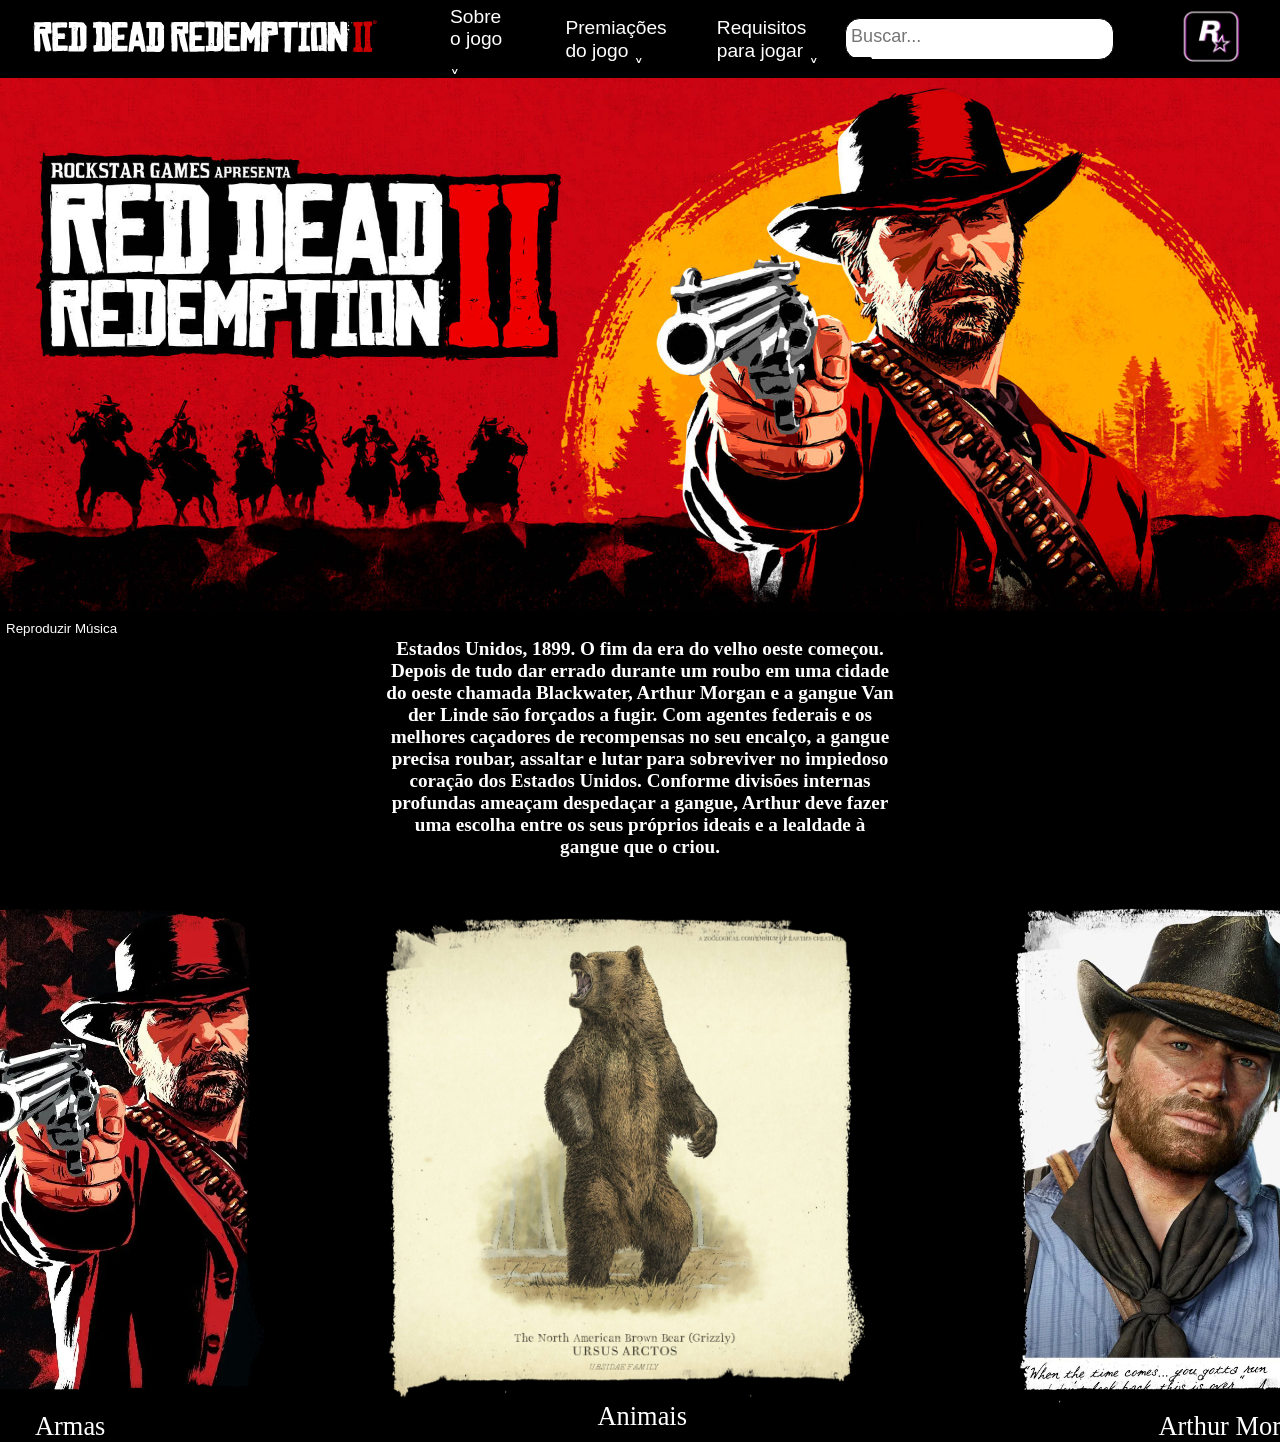
==== index.html @ 2a46648f "nv 27/03" ====
<!DOCTYPE html>
<html lang="pt-br">
<head>
    <meta charset="UTF-8">
    <meta name="viewport" content="width=device-width, initial-scale=1.0"> 
    <link rel="icon" type="image/png" href="./img/Rockstar_Games_Logo.png">
    <link rel="stylesheet" href="./estilos/modelar.css"> 
    <title>Red Dead Redention II</title>
</head>
<body>
    <header class="cabecario">
        <a href="./index.html"><img src="./img/logoreddeead.svg" alt="Logo"></a>
        <nav>
            <ul class="menu">
                <li><a href="./paginas/pag1.html">Sobre o jogo ˬ</a></li>
                <li><a href="./paginas/pag2.html">Premiações do jogo ˬ</a></li>
                <li><a href="./paginas/pag3.html">Requisitos para jogar ˬ</a></li>
                <div id="divBusca">
                    <input type="text" id="txtBusca" placeholder="Buscar..."/>
                    <img src="./img/icons8-pesquisa-google-na-web-30.png" id="btnBusca" alt="Buscar"/>
                </div>
                <li><a href="https://www.rockstargames.com/br/"><img src="./img/rockstar-rockstar-games.gif" alt="Logo Rockstar"></a></li>
            </ul>
        </nav>
    </header>

    <img class="capa" src="./img/48334b7e3b0cfef88d68cbd2c6a77630.jpg" alt="Capa do Red Dead">

    <audio id="audio" loop>
        <source src="audio/audiofundo.mp3" type="audio/mp3">
        Seu navegador não suporta a tag de áudio.
    </audio>
    <button class="musica" id="toggleButton" onclick="toggleAudio()">Reproduzir Música</button>

    <script>
        function toggleAudio() {
            var audio = document.getElementById('audio');
            var button = document.getElementById('toggleButton');
            
            if (audio.paused) {
                audio.play();
                button.textContent = 'Pausar Música';
            } else {
                audio.pause();
                button.textContent = 'Reproduzir Música';
            }
        }
    </script>

    <h1 class="titulo">
      Estados Unidos, 1899. O fim da era do velho oeste começou. Depois de tudo dar errado durante um roubo em uma cidade do oeste chamada Blackwater, Arthur Morgan e a gangue Van der Linde são forçados a fugir. Com agentes federais e os melhores caçadores de recompensas no seu encalço, a gangue precisa roubar, assaltar e lutar para sobreviver no impiedoso coração dos Estados Unidos. Conforme divisões internas profundas ameaçam despedaçar a gangue, Arthur deve fazer uma escolha entre os seus próprios ideais e a lealdade à gangue que o criou.
    </h1>

    <main class="blocos">
        <section class="caixa c1">
            <a href="./paginas/arma.html"><img src="./img/armasm.png" alt="Arma no Red Dead">
            <p>Armas</p></a>
        </section>
        <section class="caixa c2">
            <a href="./paginas/animais.html"><img src="./img/ursosm.png" alt="Urso no Red Dead">
            <p>Animais</p></a>
        </section>
        <section class="caixa c3">
            <a href="./paginas/arthur.html"><img src="./img/morgamsm.png" alt="Arthur Morgan no Red Dead">
            <p>Arthur Morgan</p></a>
        </section>
    </main>
</body>    
</html>
---- estilos/modelar.css ----
body, ul, li, p {
    margin: 0;
    padding: 0;
    list-style: none;
    font-size: 1.2rem;
    font-family: Arial, sans-serif;
}
@font-face {
    font-family: dead;
    src: url(./new.zip);
}
html {
    width: 100%;
    height: 100%;
    background-color: black;
}
.musica{
    background-color: black;
    font-weight: 100;
    color: white;
    border: none;
}
.titulo{
    color: white;
    display: flex;
    width: 40%;
    height: 100%;
    margin: 0%;
    font-family: dead;
    padding-left: 30%;
    font-size: inherit;
    padding-bottom: 50px;
    text-align: center;
}
a {
    text-decoration: none;
}
.blocos{
    display: flex;
    padding-inline: 70px; 
    color: white;
    justify-content: center;
    justify-items: center;
    align-items: center;
}
.blocos .caixa.c1 img{
    width: 360px;
    height: 500px;
    padding-right: 120px;

}
.blocos .caixa.c1:hover img{
    transform: scale(1.1);
    z-index: 10
}
.blocos .caixa.c1 p{
    color: white;
    padding-left:140px;
    font-family: dead;
    font-size: x-large;
    transform: scale(1.1);
    z-index: 10
}
.blocos .caixa.c2 img{
    width: 480px;
    height: 480px;

}
.blocos .caixa.c2:hover img{
    transform: scale(1.1);
    z-index: 10

}
.blocos .caixa.c2 p{
    color: white;
    padding-left: 215px;
    font-family: dead;
    font-size: x-large;
    transform: scale(1.1);
    z-index: 10
    
}
.blocos .caixa.c3 img{
    width: 360px;
    height: 500px;
    padding-left: 150px;
}
.blocos .caixa.c3:hover img{
    transform: scale(1.1);
    z-index: 10
}
.blocos .caixa.c3 p{
    color: white;
    padding-left: 290px;
    font-family: dead;
    font-size: x-large;
    transform: scale(1.1);
    z-index: 10
    
}
.cabecario {
    background-color: black;
    display: flex;
    flex-wrap: nowrap;
    height: 78px;
    align-items: center;
    justify-content: space-between;
}

.cabecario img {
    width: 350px;
    margin-inline: 30px;
}

.menu {
    display: flex;
    align-items: center;
}

.menu li {
    margin-left: 30px;
    display: flex;
    flex-wrap: wrap;
    flex-direction: row;
    align-content: center;
}

.menu li a {
    color: white;
    display: block;
    padding: 10px;
}

.menu li img {
    width: 100px;
    margin-inline-end: 20px;
}

.menu img {
    margin: 0;
    width: 90px;
}
.capa{
    width: 100%;
    height: 80%;
}
#divBusca {
    margin: 6px;
    background-color: white;
    border: solid 1px;
    border-radius: 15px;
    width: 300px;
    height: 40px;
    align-content: center;
    margin-left: 10px;
}

#divBusca img {
    height: 30px;
    width: 30px;
}

#txtBusca {
    display: flex;
    float: left;
    background-color: white;
    padding-left: 5px;
    font-size: 18px;
    border: none;
    height: 32px;
    width: 260px;
    border-radius: 40px;
}
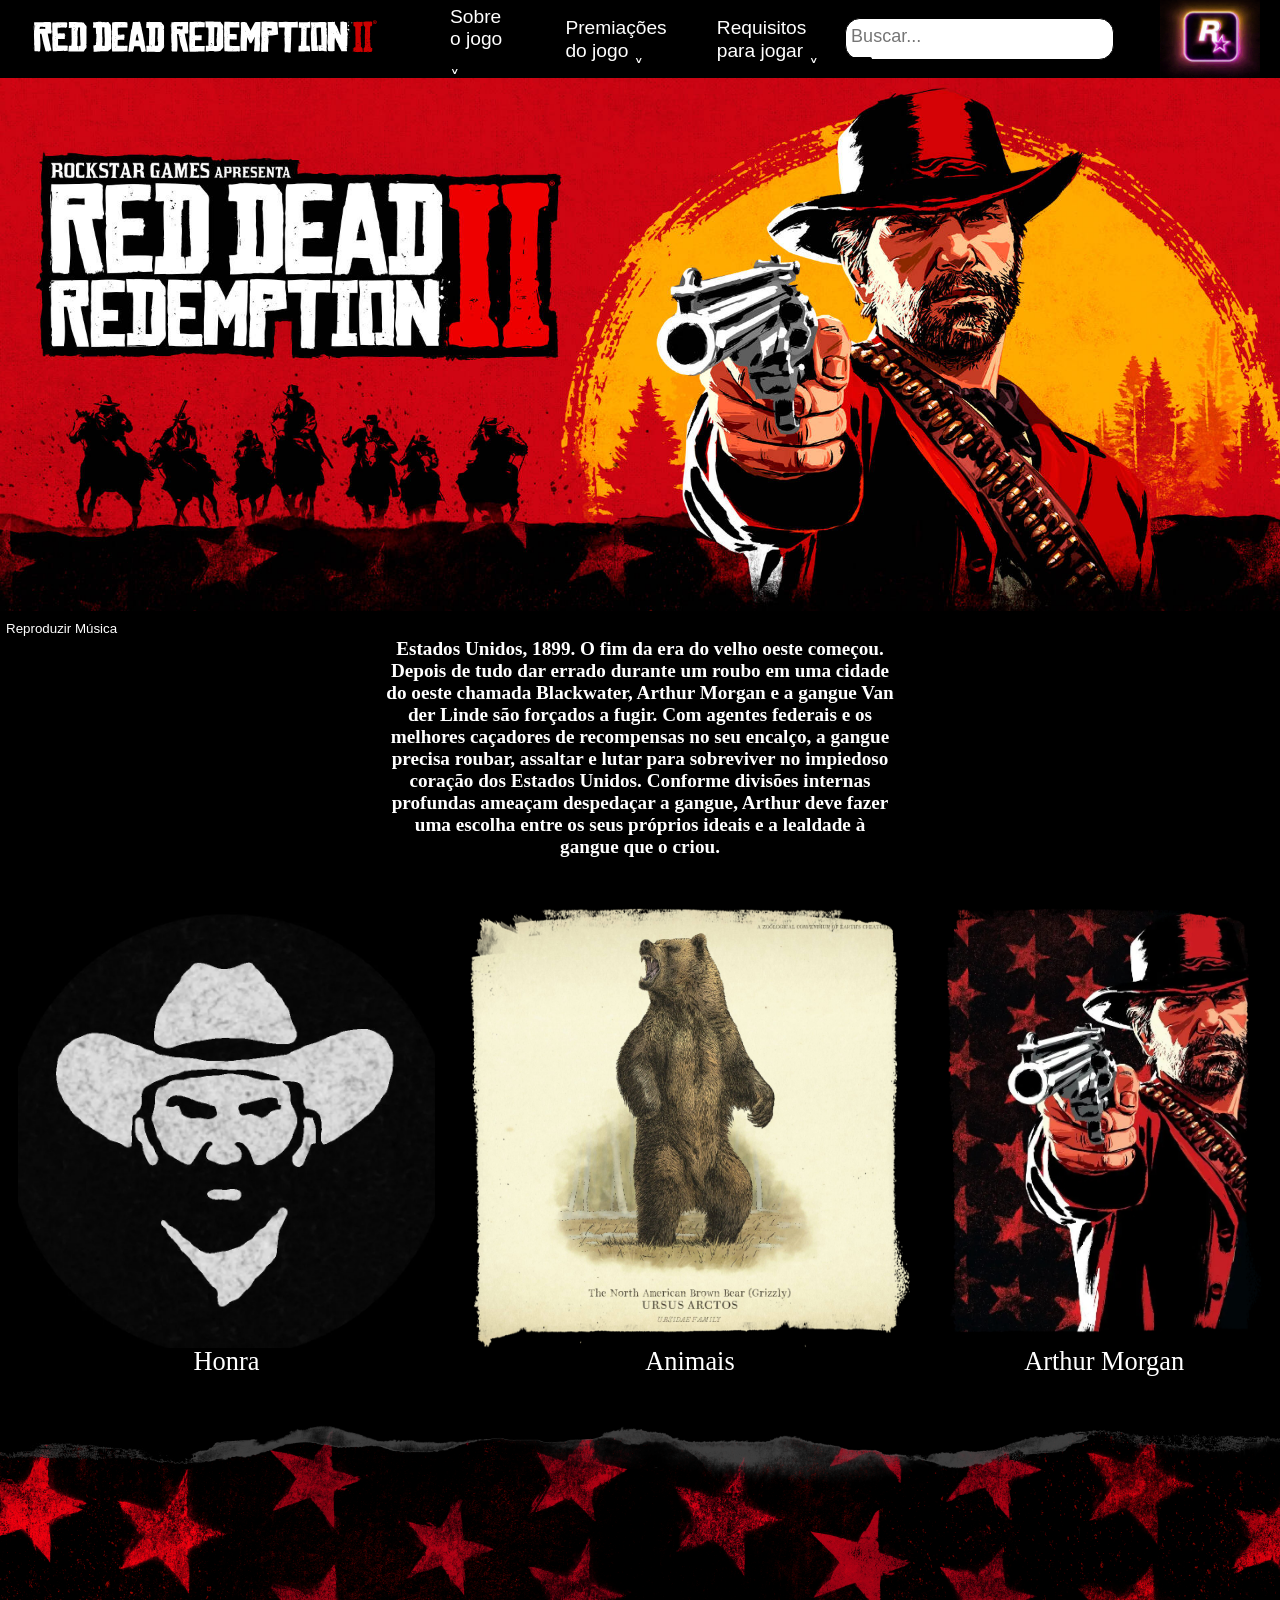
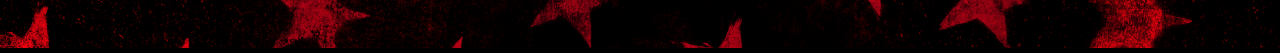
==== commit 2c457811: "30 nv" ====
--- a/index.html
+++ b/index.html
@@ -5,7 +5,7 @@
     <meta name="viewport" content="width=device-width, initial-scale=1.0"> 
     <link rel="icon" type="image/png" href="./img/Rockstar_Games_Logo.png">
     <link rel="stylesheet" href="./estilos/modelar.css"> 
-    <title>Red Dead Redention II</title>
+    <title>Red Dead Redemption II</title>
 </head>
 <body>
     <header class="cabecario">
@@ -27,8 +27,7 @@
     <img class="capa" src="./img/48334b7e3b0cfef88d68cbd2c6a77630.jpg" alt="Capa do Red Dead">
 
     <audio id="audio" loop>
-        <source src="audio/audiofundo.mp3" type="audio/mp3">
-        Seu navegador não suporta a tag de áudio.
+        <source src="./audio/audiofundo.mp3" type="audio/mp3">
     </audio>
     <button class="musica" id="toggleButton" onclick="toggleAudio()">Reproduzir Música</button>
 
@@ -53,17 +52,18 @@
 
     <main class="blocos">
         <section class="caixa c1">
-            <a href="./paginas/arma.html"><img src="./img/armasm.png" alt="Arma no Red Dead">
-            <p>Armas</p></a>
+            <a href="./paginas/arma.html"><img src="./img/honraposi.jpg" alt="honra no Red Dead">
+            <p>Honra</p></a>
         </section>
         <section class="caixa c2">
             <a href="./paginas/animais.html"><img src="./img/ursosm.png" alt="Urso no Red Dead">
             <p>Animais</p></a>
         </section>
         <section class="caixa c3">
-            <a href="./paginas/arthur.html"><img src="./img/morgamsm.png" alt="Arthur Morgan no Red Dead">
+            <a href="./paginas/arthur.html"><img src="./img/armasm.png" alt="Arthur Morgan no Red Dead">
             <p>Arthur Morgan</p></a>
         </section>
     </main>
+    <img class="fundo" src="./img/fundofinal.png" alt="rockstar games">
 </body>    
 </html>
--- a/estilos/modelar.css
+++ b/estilos/modelar.css
@@ -21,12 +21,11 @@
     border: none;
 }
 .titulo{
-    color: white;
+     color: white;
+    font-family: dead;
     display: flex;
     width: 40%;
-    height: 100%;
     margin: 0%;
-    font-family: dead;
     padding-left: 30%;
     font-size: inherit;
     padding-bottom: 50px;
@@ -37,65 +36,32 @@
 }
 .blocos{
     display: flex;
-    padding-inline: 70px; 
-    color: white;
-    justify-content: center;
-    justify-items: center;
-    align-items: center;
+    justify-content: space-around
 }
-.blocos .caixa.c1 img{
-    width: 360px;
-    height: 500px;
-    padding-right: 120px;
 
+
+.blocos .caixa img{
+   width: 100%;
+   height: 440px;
+   display: flex;
+    
 }
-.blocos .caixa.c1:hover img{
+.blocos .caixa:hover img{
     transform: scale(1.1);
     z-index: 10
 }
-.blocos .caixa.c1 p{
+.fundo{
+    width: 100%;height: 100%;padding-top: 50px;
+}
+.blocos .caixa p{
     color: white;
-    padding-left:140px;
-    font-family: dead;
-    font-size: x-large;
-    transform: scale(1.1);
-    z-index: 10
-}
-.blocos .caixa.c2 img{
-    width: 480px;
-    height: 480px;
-
-}
-.blocos .caixa.c2:hover img{
-    transform: scale(1.1);
-    z-index: 10
-
-}
-.blocos .caixa.c2 p{
-    color: white;
-    padding-left: 215px;
+    display: flex;
+    justify-content: center;
     font-family: dead;
     font-size: x-large;
     transform: scale(1.1);
     z-index: 10
     
-}
-.blocos .caixa.c3 img{
-    width: 360px;
-    height: 500px;
-    padding-left: 150px;
-}
-.blocos .caixa.c3:hover img{
-    transform: scale(1.1);
-    z-index: 10
-}
-.blocos .caixa.c3 p{
-    color: white;
-    padding-left: 290px;
-    font-family: dead;
-    font-size: x-large;
-    transform: scale(1.1);
-    z-index: 10
     
 }
 .cabecario {
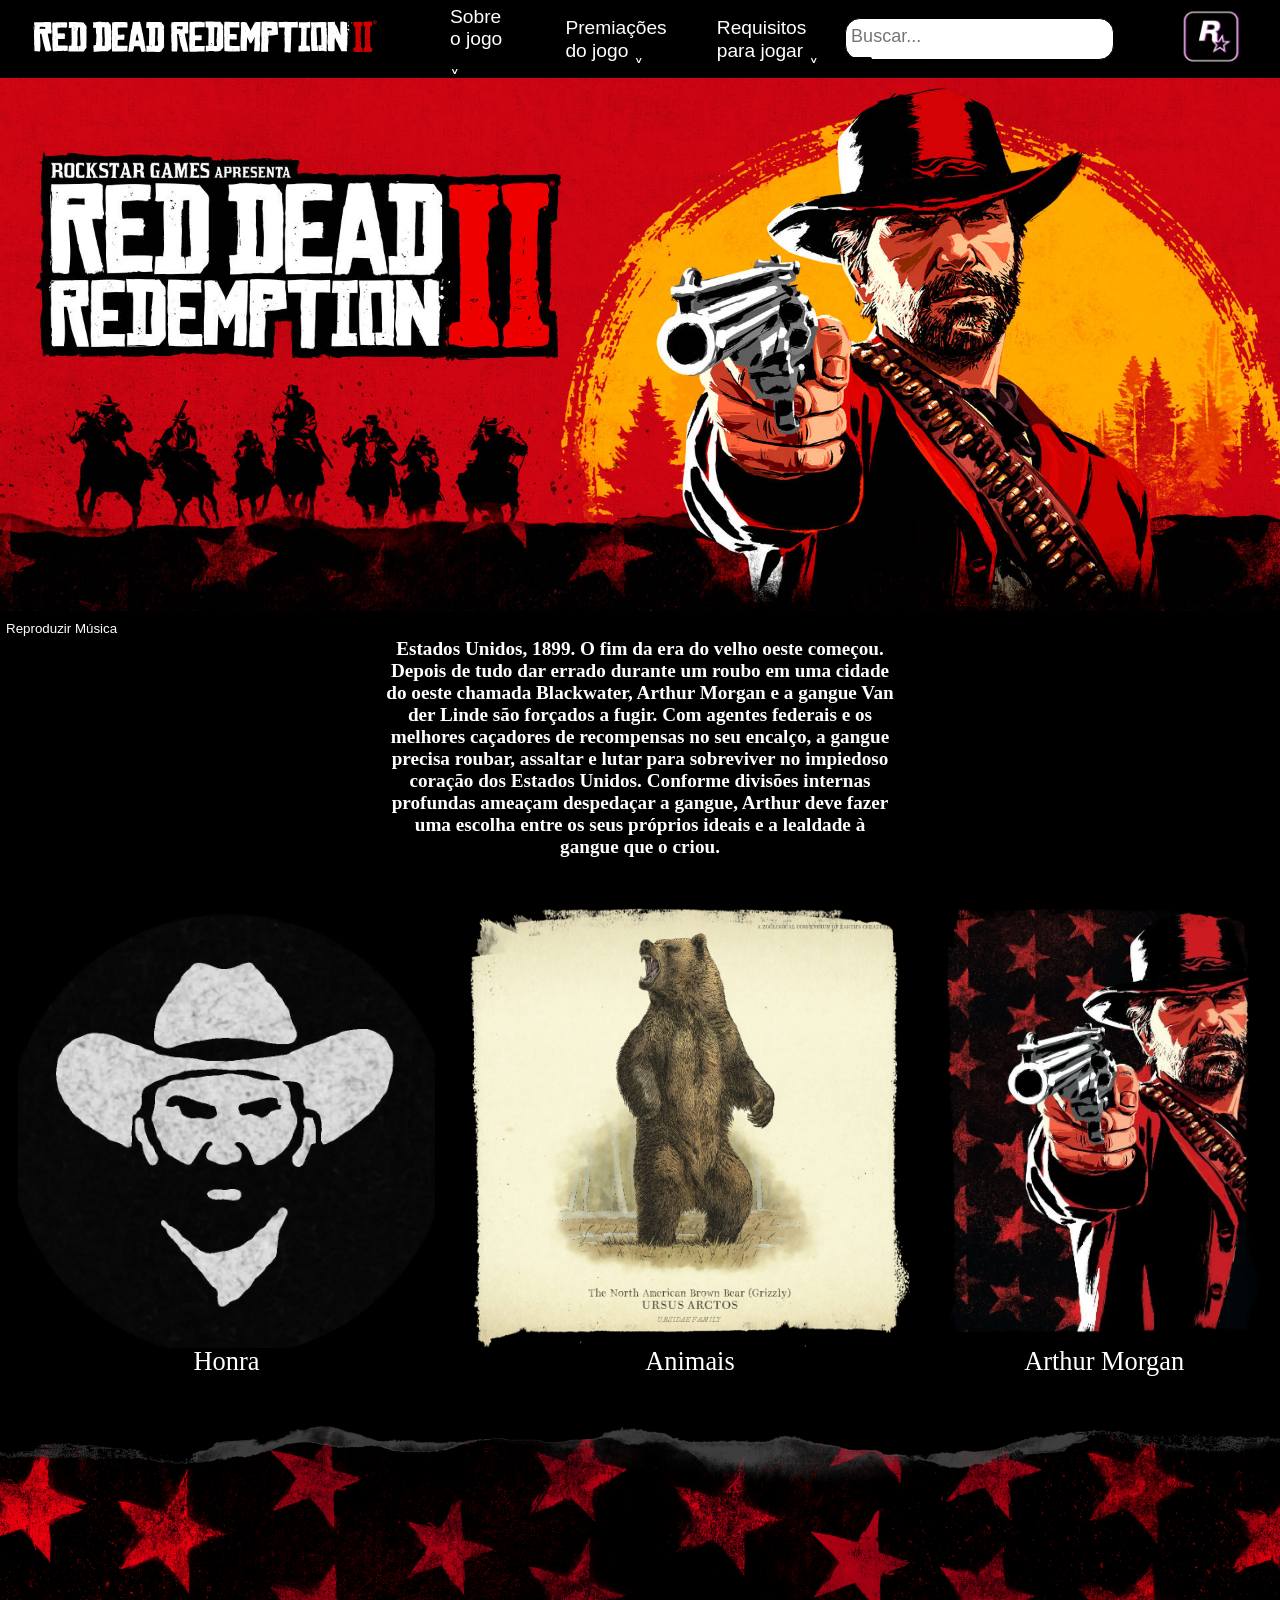
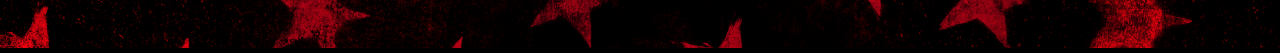
==== commit d9707e1e: "31 nv" ====
--- a/index.html
+++ b/index.html
@@ -52,7 +52,7 @@
 
     <main class="blocos">
         <section class="caixa c1">
-            <a href="./paginas/arma.html"><img src="./img/honraposi.jpg" alt="honra no Red Dead">
+            <a href="./paginas/honra.html"><img src="./img/honraposi.jpg" alt="honra no Red Dead">
             <p>Honra</p></a>
         </section>
         <section class="caixa c2">
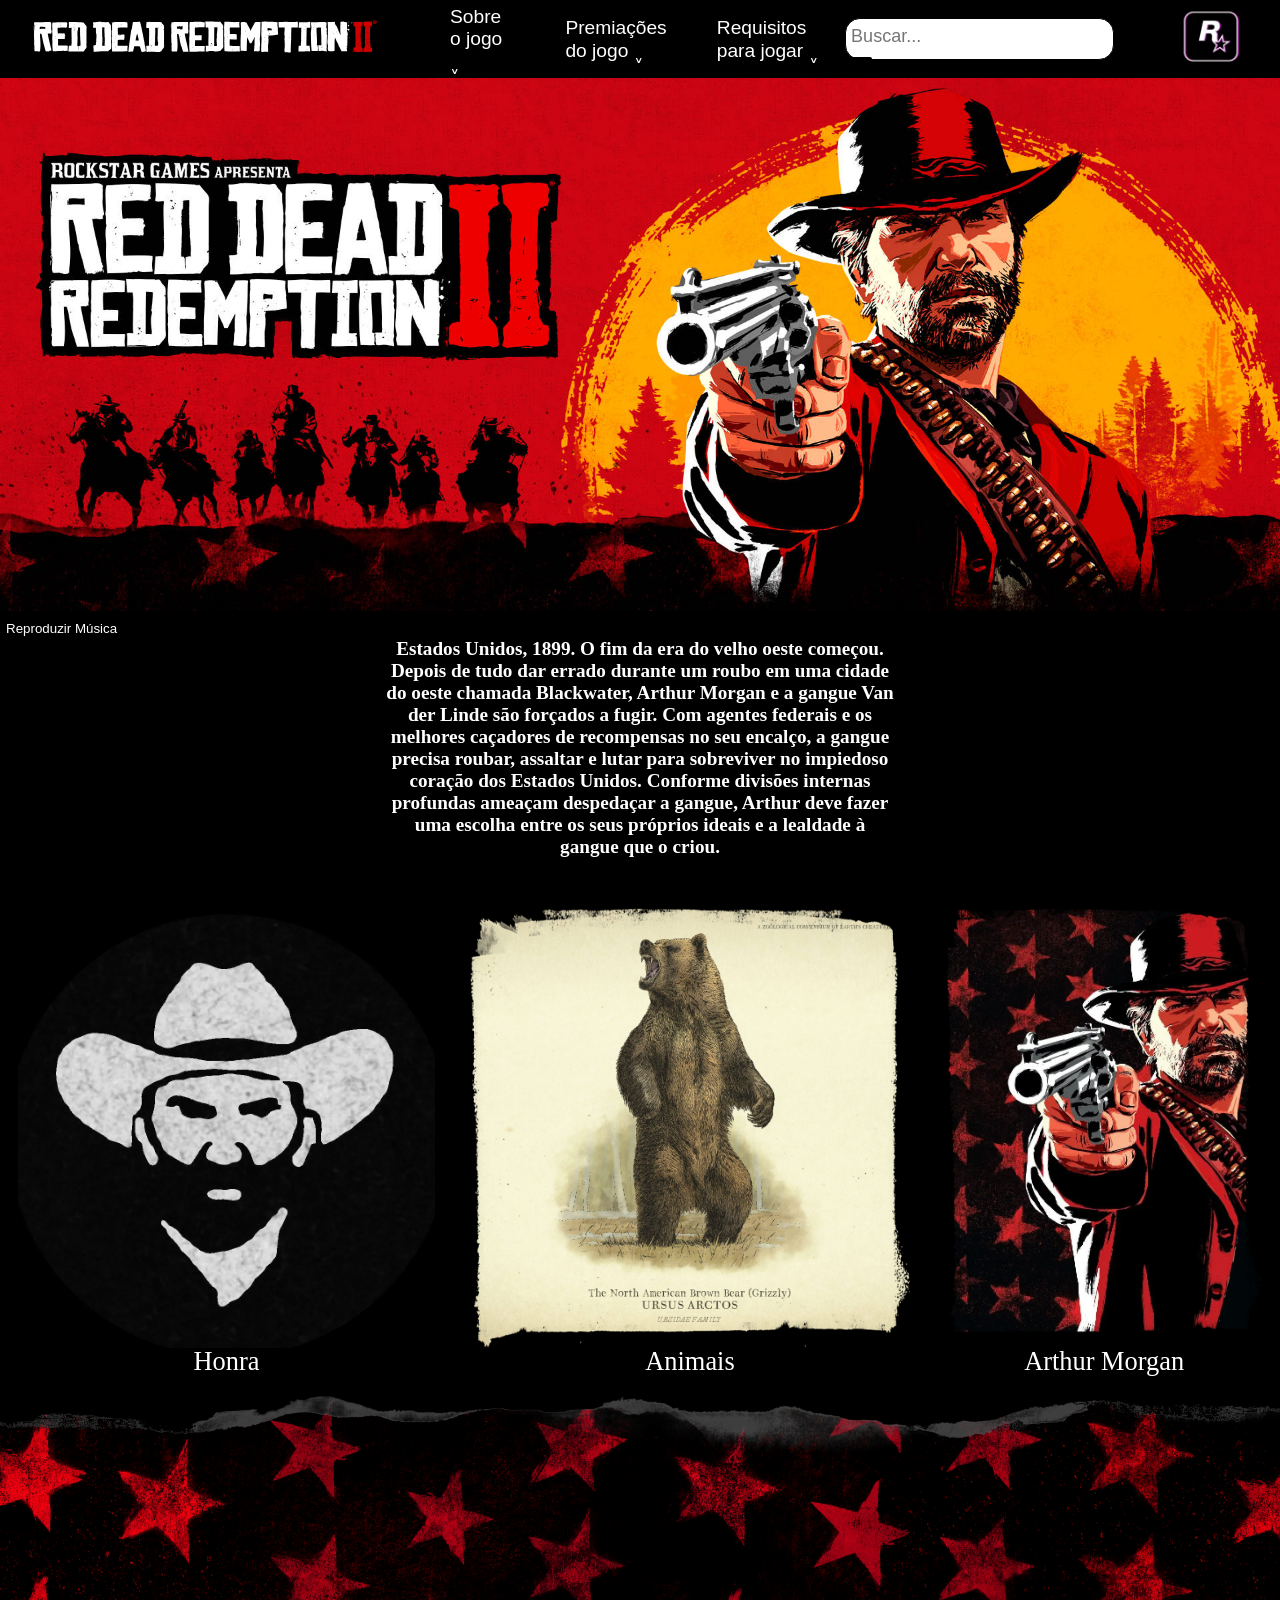
==== commit 124c4a78: "new" ====
--- a/index.html
+++ b/index.html
@@ -64,6 +64,6 @@
             <p>Arthur Morgan</p></a>
         </section>
     </main>
-    <img class="fundo" src="./img/fundofinal.png" alt="rockstar games">
+    <a href="../index.html"><img class="final" src="../img/fundofinal.png" alt="capa final" style="width: 100%;padding-top: 20px;"></a>
 </body>    
 </html>
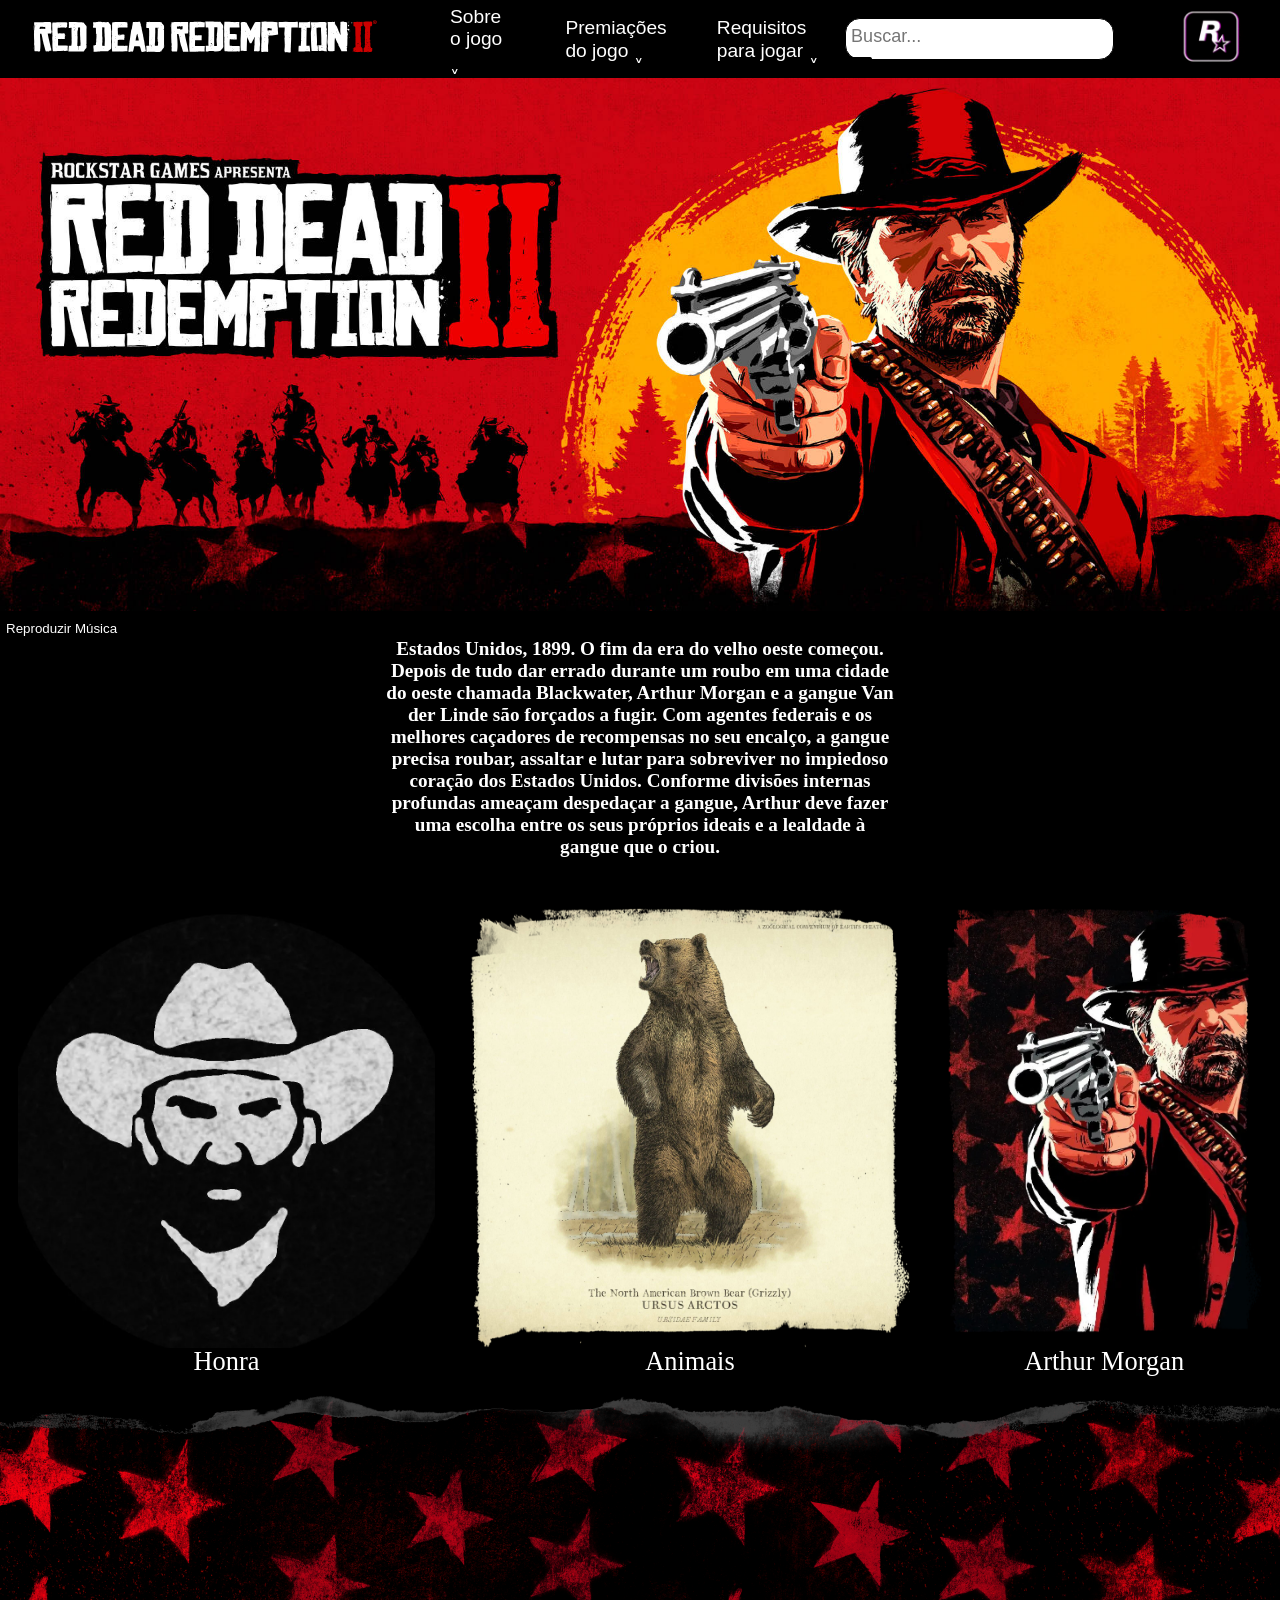
==== commit 7b7569f5: "nv" ====
--- a/index.html
+++ b/index.html
@@ -64,6 +64,7 @@
             <p>Arthur Morgan</p></a>
         </section>
     </main>
-    <a href="../index.html"><img class="final" src="../img/fundofinal.png" alt="capa final" style="width: 100%;padding-top: 20px;"></a>
+    <a href="index.html"><img class="final" src="./img/fundofinal.png" alt="capa final" style="width: 100%;padding-top: 20px;"></a>
 </body>    
 </html>
+
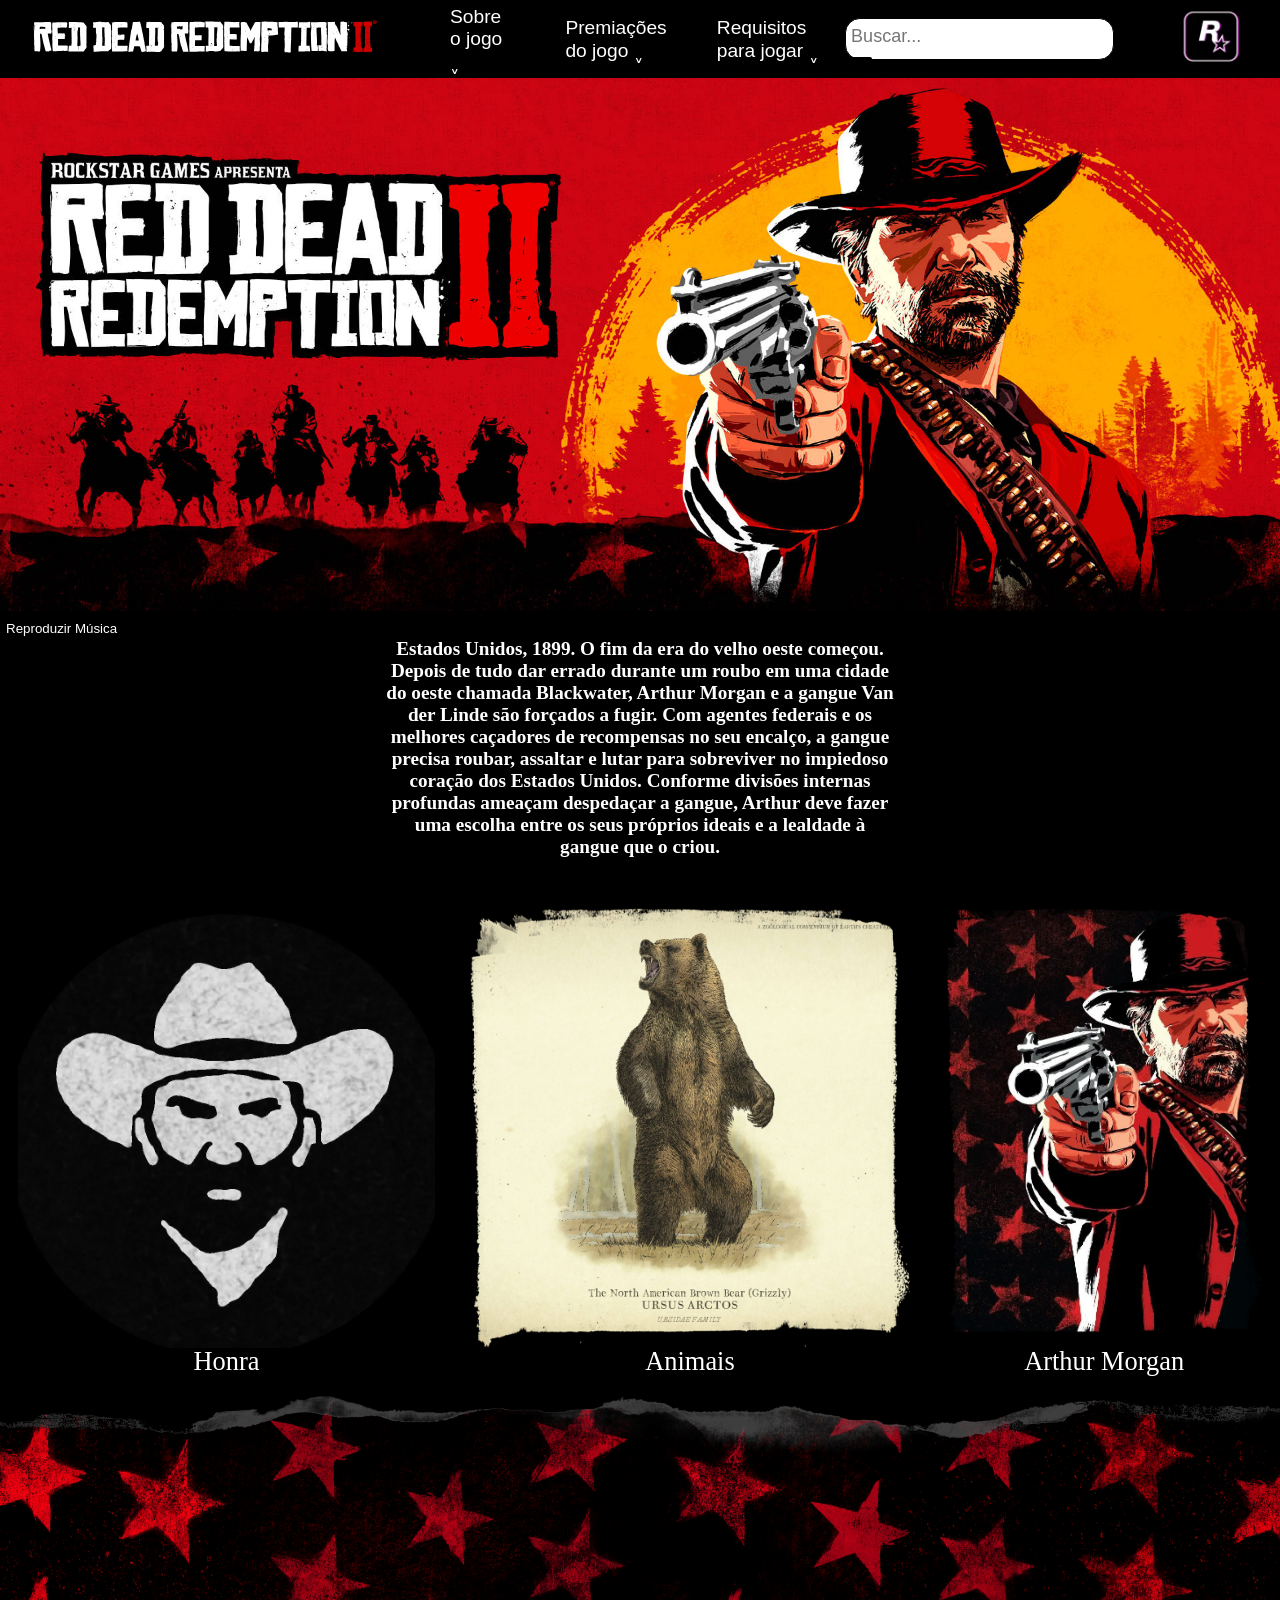
==== commit ae58bff4: "new" ====
--- a/index.html
+++ b/index.html
@@ -64,7 +64,7 @@
             <p>Arthur Morgan</p></a>
         </section>
     </main>
-    <a href="index.html"><img class="final" src="./img/fundofinal.png" alt="capa final" style="width: 100%;padding-top: 20px;"></a>
+    <img class="final" src="./img/fundofinal.png" alt="capa final" style="width: 100%;padding-top: 20px;">
 </body>    
 </html>
 
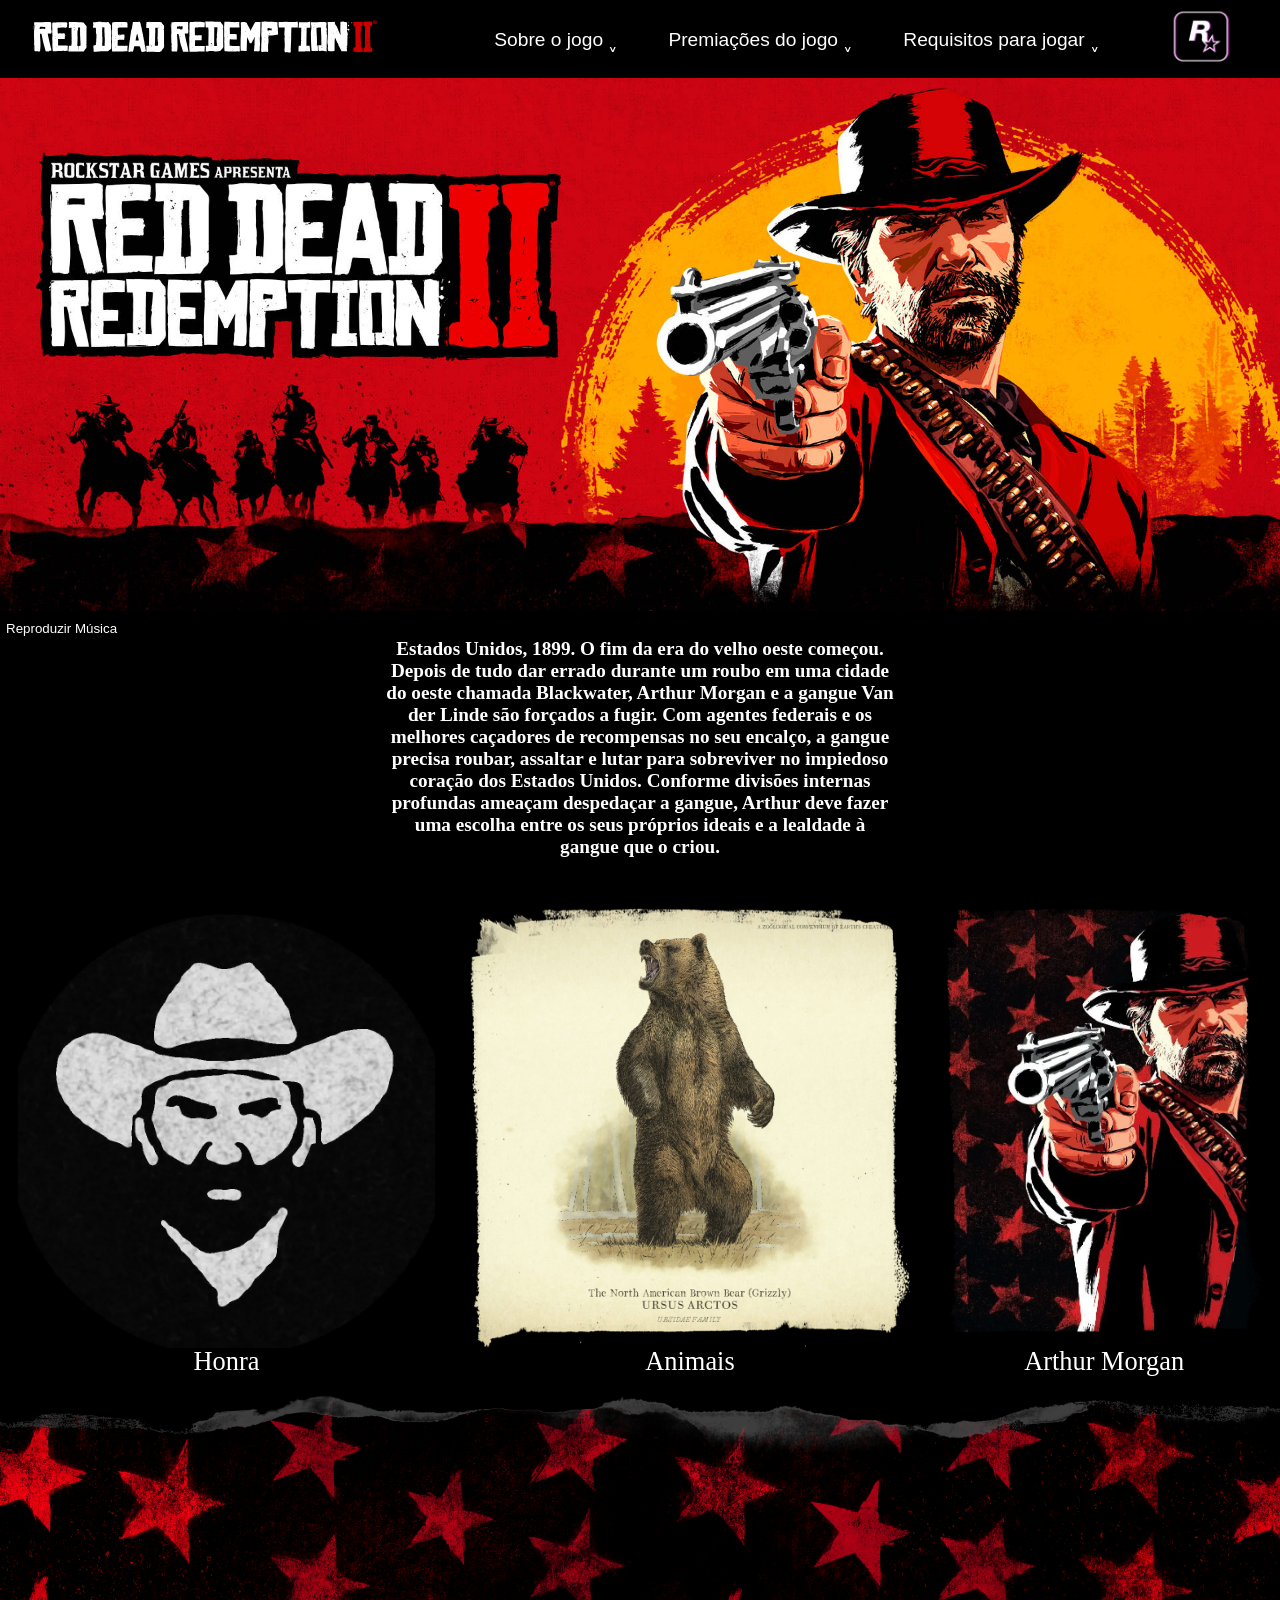
==== commit e18ba283: "nv" ====
--- a/index.html
+++ b/index.html
@@ -15,10 +15,6 @@
                 <li><a href="./paginas/pag1.html">Sobre o jogo ˬ</a></li>
                 <li><a href="./paginas/pag2.html">Premiações do jogo ˬ</a></li>
                 <li><a href="./paginas/pag3.html">Requisitos para jogar ˬ</a></li>
-                <div id="divBusca">
-                    <input type="text" id="txtBusca" placeholder="Buscar..."/>
-                    <img src="./img/icons8-pesquisa-google-na-web-30.png" id="btnBusca" alt="Buscar"/>
-                </div>
                 <li><a href="https://www.rockstargames.com/br/"><img src="./img/rockstar-rockstar-games.gif" alt="Logo Rockstar"></a></li>
             </ul>
         </nav>
--- a/estilos/modelar.css
+++ b/estilos/modelar.css
@@ -110,30 +110,4 @@
     width: 100%;
     height: 80%;
 }
-#divBusca {
-    margin: 6px;
-    background-color: white;
-    border: solid 1px;
-    border-radius: 15px;
-    width: 300px;
-    height: 40px;
-    align-content: center;
-    margin-left: 10px;
-}
 
-#divBusca img {
-    height: 30px;
-    width: 30px;
-}
-
-#txtBusca {
-    display: flex;
-    float: left;
-    background-color: white;
-    padding-left: 5px;
-    font-size: 18px;
-    border: none;
-    height: 32px;
-    width: 260px;
-    border-radius: 40px;
-}
